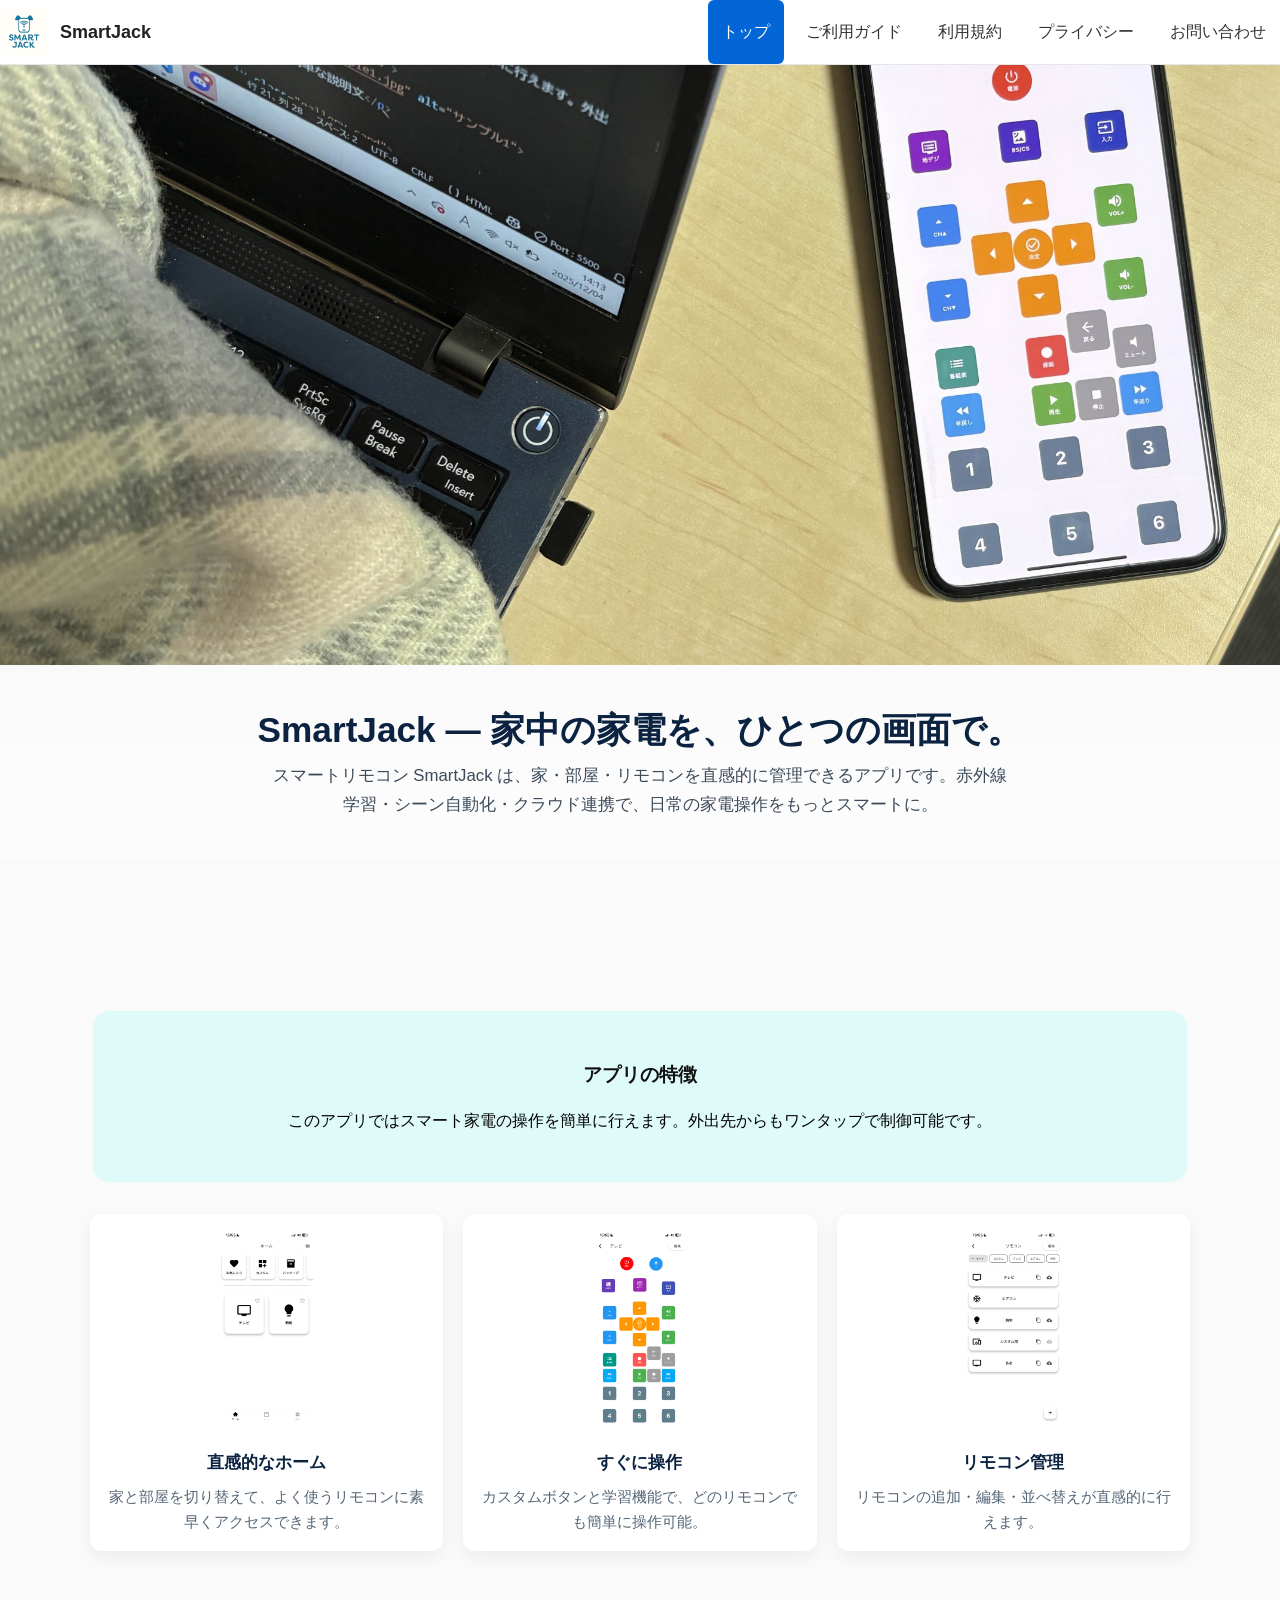
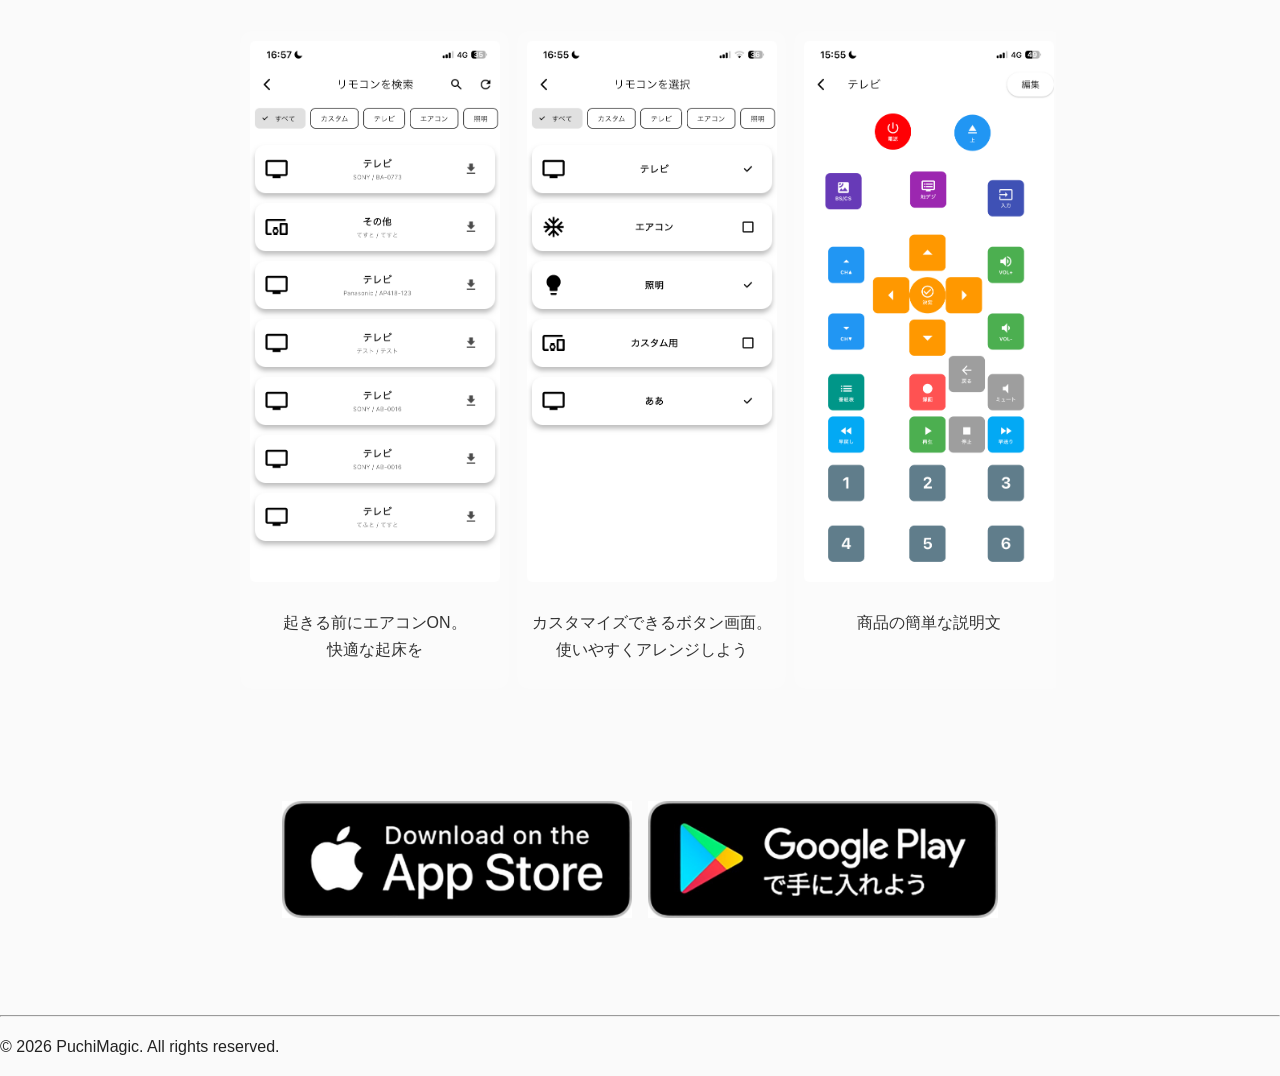
==== index.html @ 266a67bb "画像はいい感じ。もっと増やそう" ====
<!DOCTYPE html>
<html lang="ja">

<head>
  <meta charset="UTF-8">
  <title>サンプルページ</title>
</head>

<body>
  <div class="hero-impge">
    <img src="img/IMG_3360.jpg" alt="アプリ紹介画像">
  </div>
  <div id="site-header-placeholder"></div>

  <div class="intro">
    <h1>SmartJack — 家中の家電を、ひとつの画面で。</h1>
    <p class="lead">スマートリモコン SmartJack は、家・部屋・リモコンを直感的に管理できるアプリです。赤外線学習・シーン自動化・クラウド連携で、日常の家電操作をもっとスマートに。</p>
  </div>

  <main>
    <div class="card card--no-image">
      <div class="card-text">
        <h3>アプリの特徴</h3>
        <p>このアプリではスマート家電の操作を簡単に行えます。外出先からもワンタップで制御可能です。</p>
      </div>
    </div>
    
    <section class="features-grid" aria-label="特徴">
      <article class="feature-card">
        <img src="app_img/メイン画面.PNG" alt="メイン画面サンプル">
        <h4>直感的なホーム</h4>
        <p>家と部屋を切り替えて、よく使うリモコンに素早くアクセスできます。</p>
      </article>

      <article class="feature-card">
        <img src="app_img/操作画面.PNG" alt="操作画面サンプル">
        <h4>すぐに操作</h4>
        <p>カスタムボタンと学習機能で、どのリモコンでも簡単に操作可能。</p>
      </article>

      <article class="feature-card">
        <img src="app_img/リモコン管理画面.PNG" alt="リモコン管理サンプル">
        <h4>リモコン管理</h4>
        <p>リモコンの追加・編集・並べ替えが直感的に行えます。</p>
      </article>
    </section>
    <div class="card-gallery">
      <div class="gallery-card">
        <img src="app_img/リモコン検索画面.PNG" alt="検索画面サンプル">
        <p>起きる前にエアコンON。<br>快適な起床を</p>
      </div>

      <div class="gallery-card">
        <img src="app_img/リモコン選択画面.PNG" alt="選択画面サンプル">
        <p>カスタマイズできるボタン画面。<br>使いやすくアレンジしよう</p>
      </div>

      <div class="gallery-card">
        <img src="app_img/操作画面.PNG" alt="操作画面サンプル">
        <p>商品の簡単な説明文</p>
      </div>
    </div>
    

    <div class="download-container">
      <a href="" target="_blank" aria-label="App Store">
        <img src="img/app_store_icon.png" alt="App Store ダウンロード" class="download-image">
      </a>
      <a href="" target="_blank" aria-label="Google Play">
        <img src="img/google_play_icon.png" alt="Google Play ダウンロード" class="download-image">
      </a>
    </div>
  </main>

  <div id="footer"></div>
  <hr>
  <p>© 2026 PuchiMagic. All rights reserved.</p>

  <script>
    (function(){
      // header を読み込み、ヘッダー高さ分の余白を body に追加
      fetch('header.html').then(r=>r.text()).then(html=>{
        const placeholder = document.getElementById('site-header-placeholder');
        placeholder.innerHTML = html;
        const tabs = document.querySelectorAll('.top-tabs .tab');
        const path = location.pathname.split('/').pop() || 'index.html';
        tabs.forEach(a=>{ if(a.getAttribute('href')===path) a.classList.add('active'); });

        const btn = document.getElementById('menu-toggle');
        const nav = document.getElementById('nav-menu');
        if(btn && nav){
          btn.addEventListener('click', ()=>{
            const expanded = btn.getAttribute('aria-expanded') === 'true';
            btn.setAttribute('aria-expanded', String(!expanded));
            btn.setAttribute('aria-label', expanded ? 'メニューを開く' : 'メニューを閉じる');
            nav.classList.toggle('show');
          });
          document.addEventListener('click', (e)=>{
            if(nav.classList.contains('show')){
              const inside = nav.contains(e.target) || btn.contains(e.target);
              if(!inside){ nav.classList.remove('show'); btn.setAttribute('aria-expanded','false'); btn.setAttribute('aria-label','メニューを開く'); }
            }
          });
        }

        (function(){
          const header = placeholder.querySelector('.site-header');
          function applyPadding(){ if(header){ document.body.style.paddingTop = header.offsetHeight + 'px'; } }
          applyPadding();
          window.addEventListener('resize', applyPadding);
        })();

      }).catch(e=>console.error(e));
      
      // ギャラリーの横スクロール変換
      const gallery = document.querySelector('.card-gallery');
      if (gallery) {
        gallery.addEventListener('wheel', (e) => {
          e.preventDefault();
          gallery.scrollLeft += e.deltaY;
        });
      }

    })();
  </script>
</body>

</html>
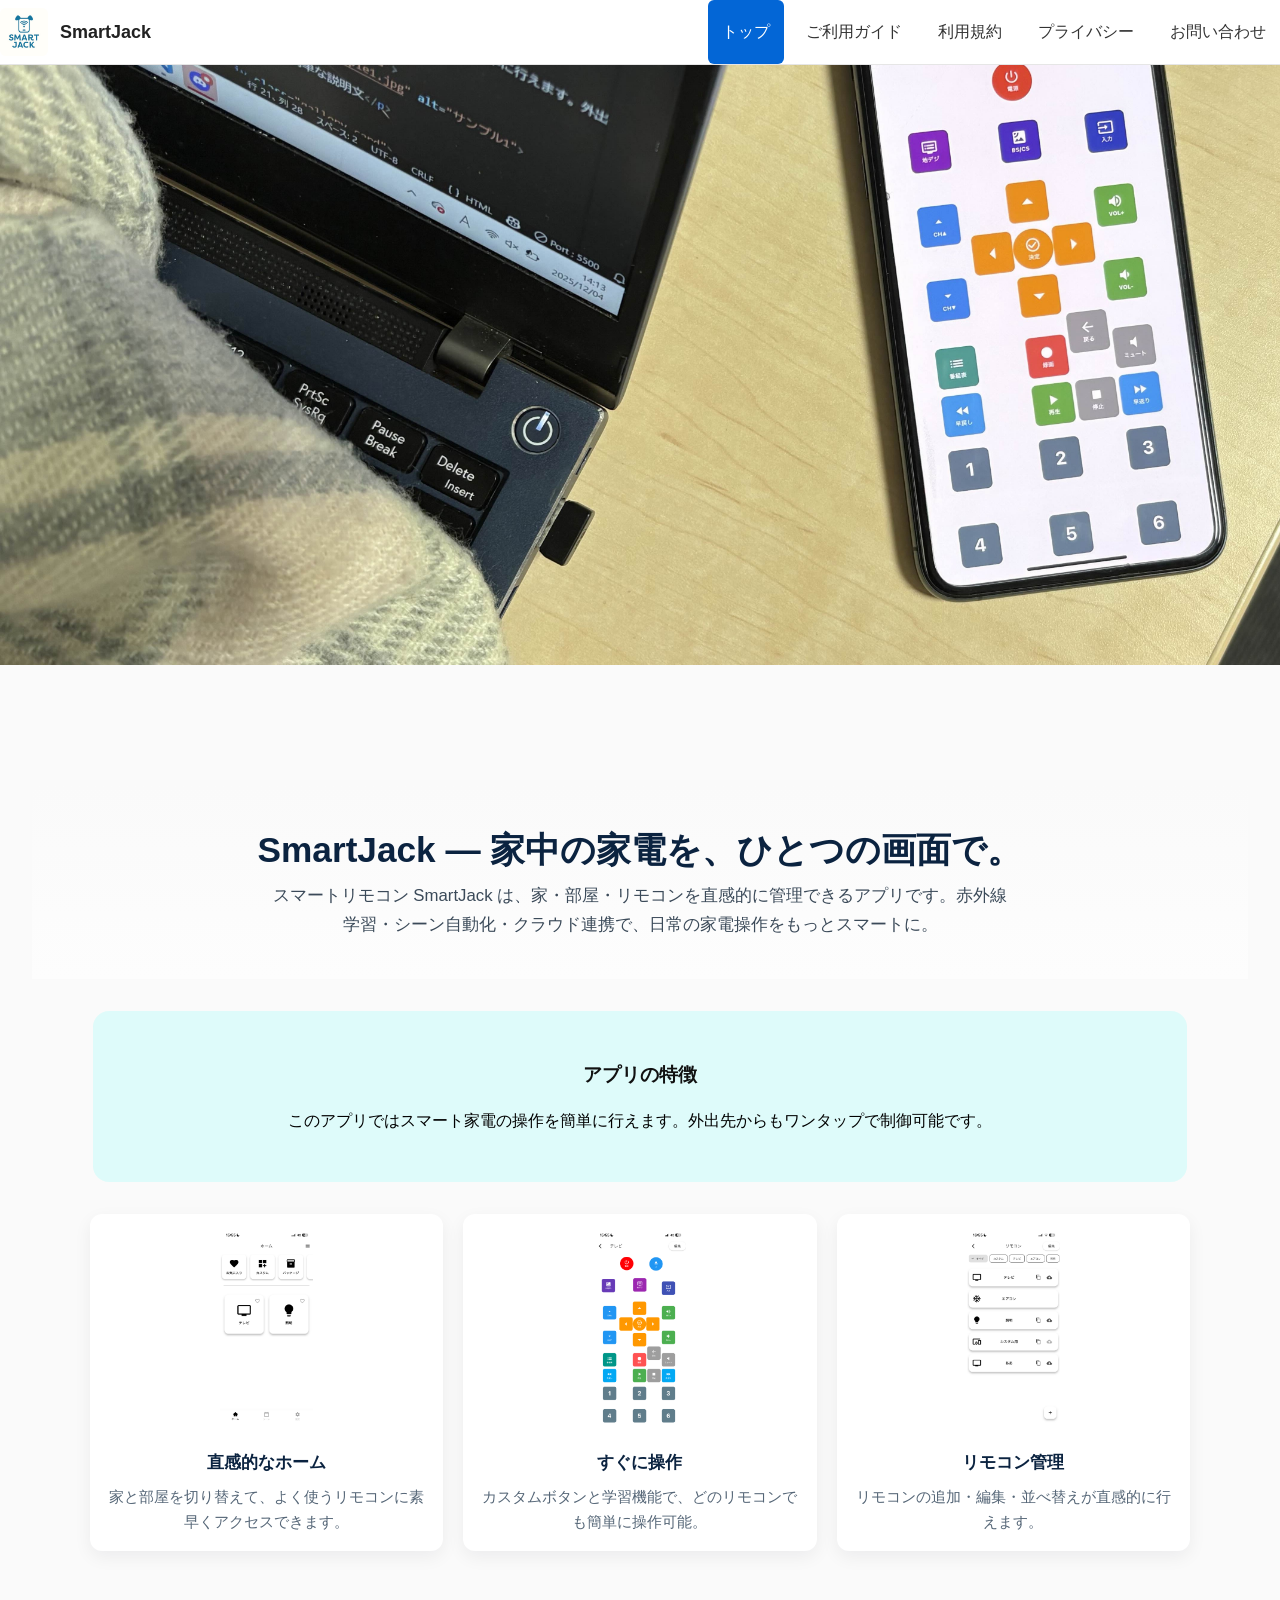
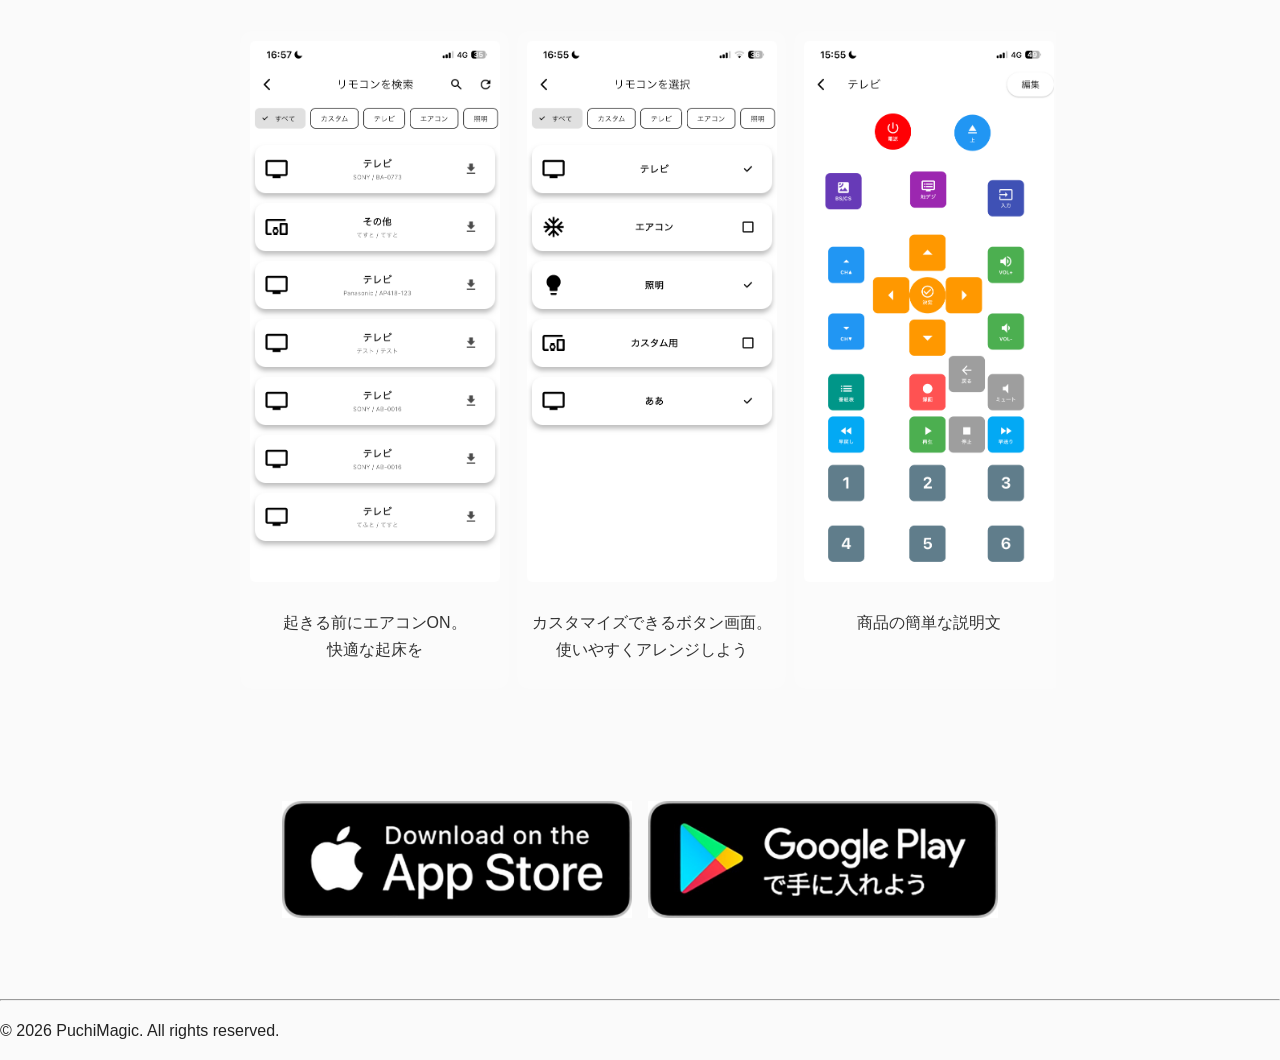
==== commit e06c846b: "次はcard-galleryを増やそう" ====
--- a/index.html
+++ b/index.html
@@ -12,12 +12,11 @@
   </div>
   <div id="site-header-placeholder"></div>
 
-  <div class="intro">
-    <h1>SmartJack — 家中の家電を、ひとつの画面で。</h1>
-    <p class="lead">スマートリモコン SmartJack は、家・部屋・リモコンを直感的に管理できるアプリです。赤外線学習・シーン自動化・クラウド連携で、日常の家電操作をもっとスマートに。</p>
-  </div>
-
   <main>
+    <div class="intro">
+      <h1>SmartJack — 家中の家電を、ひとつの画面で。</h1>
+      <p class="lead">スマートリモコン SmartJack は、家・部屋・リモコンを直感的に管理できるアプリです。赤外線学習・シーン自動化・クラウド連携で、日常の家電操作をもっとスマートに。</p>
+    </div>
     <div class="card card--no-image">
       <div class="card-text">
         <h3>アプリの特徴</h3>
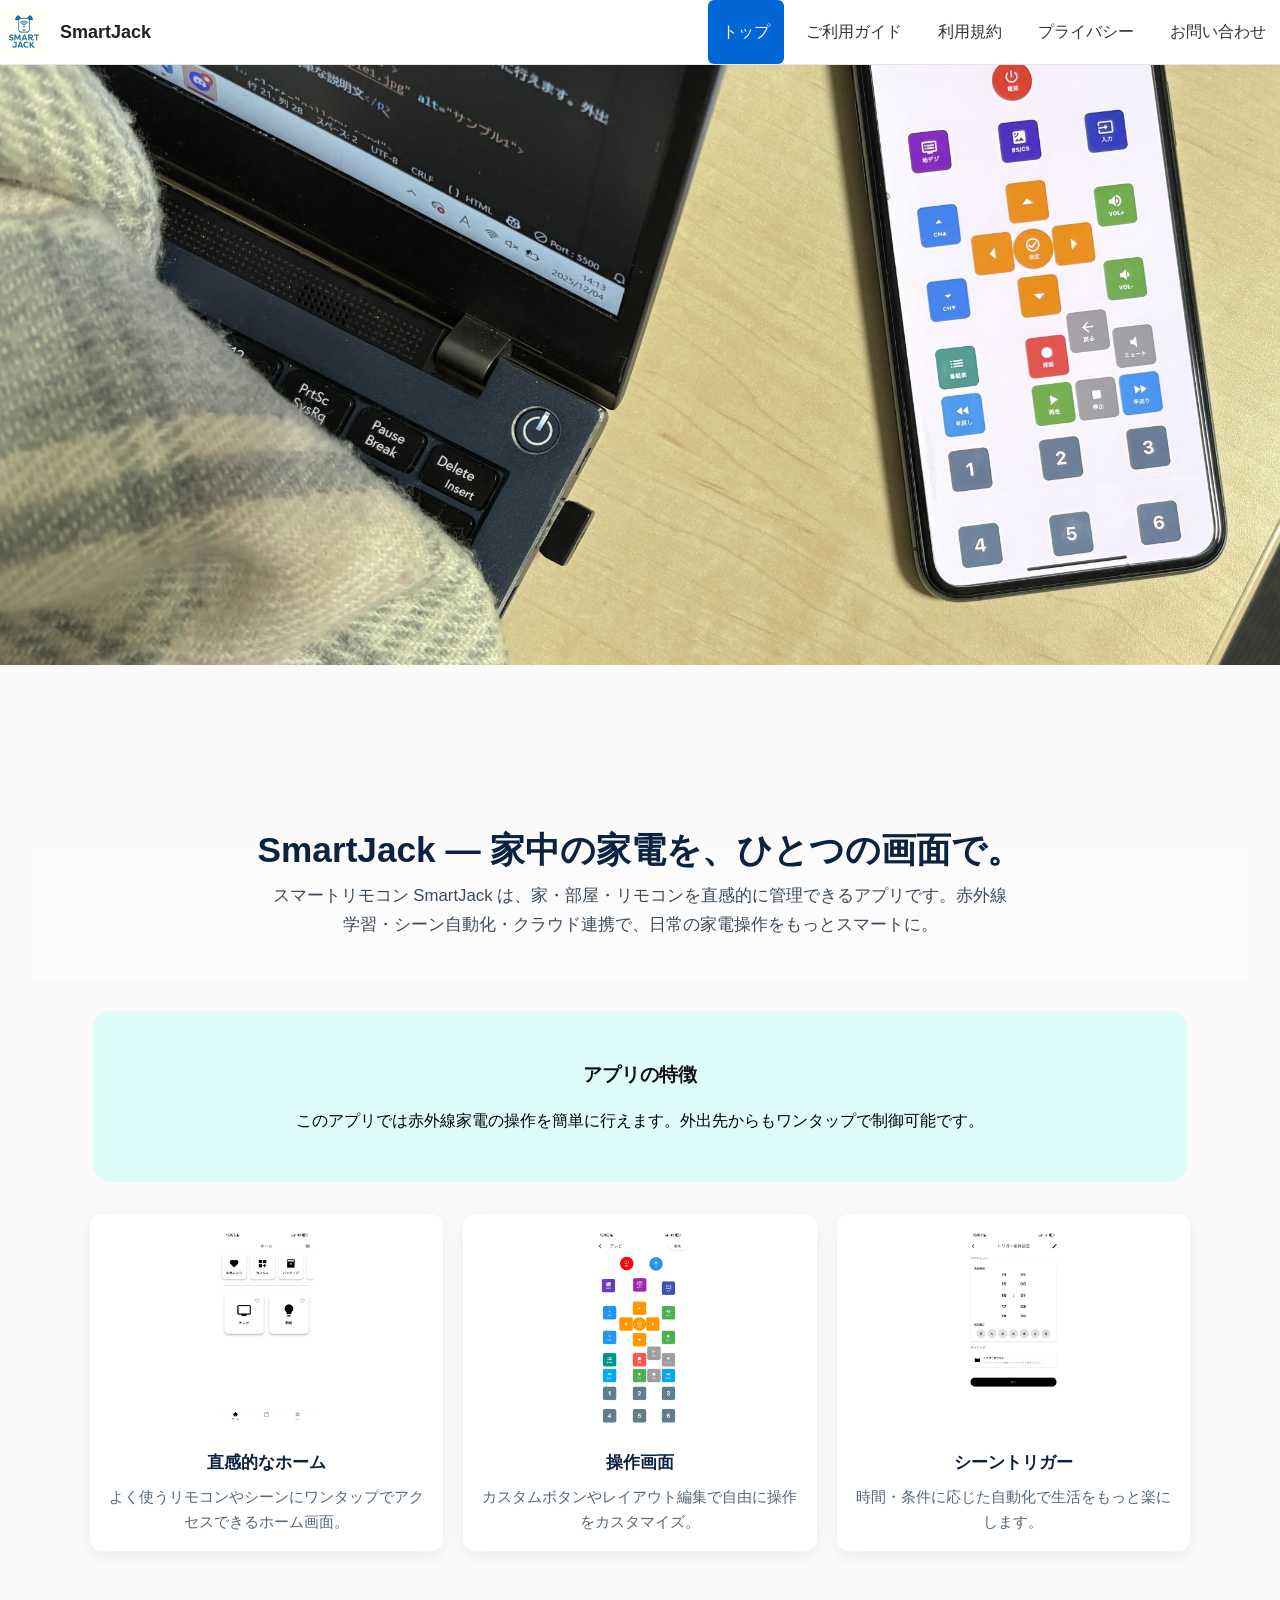
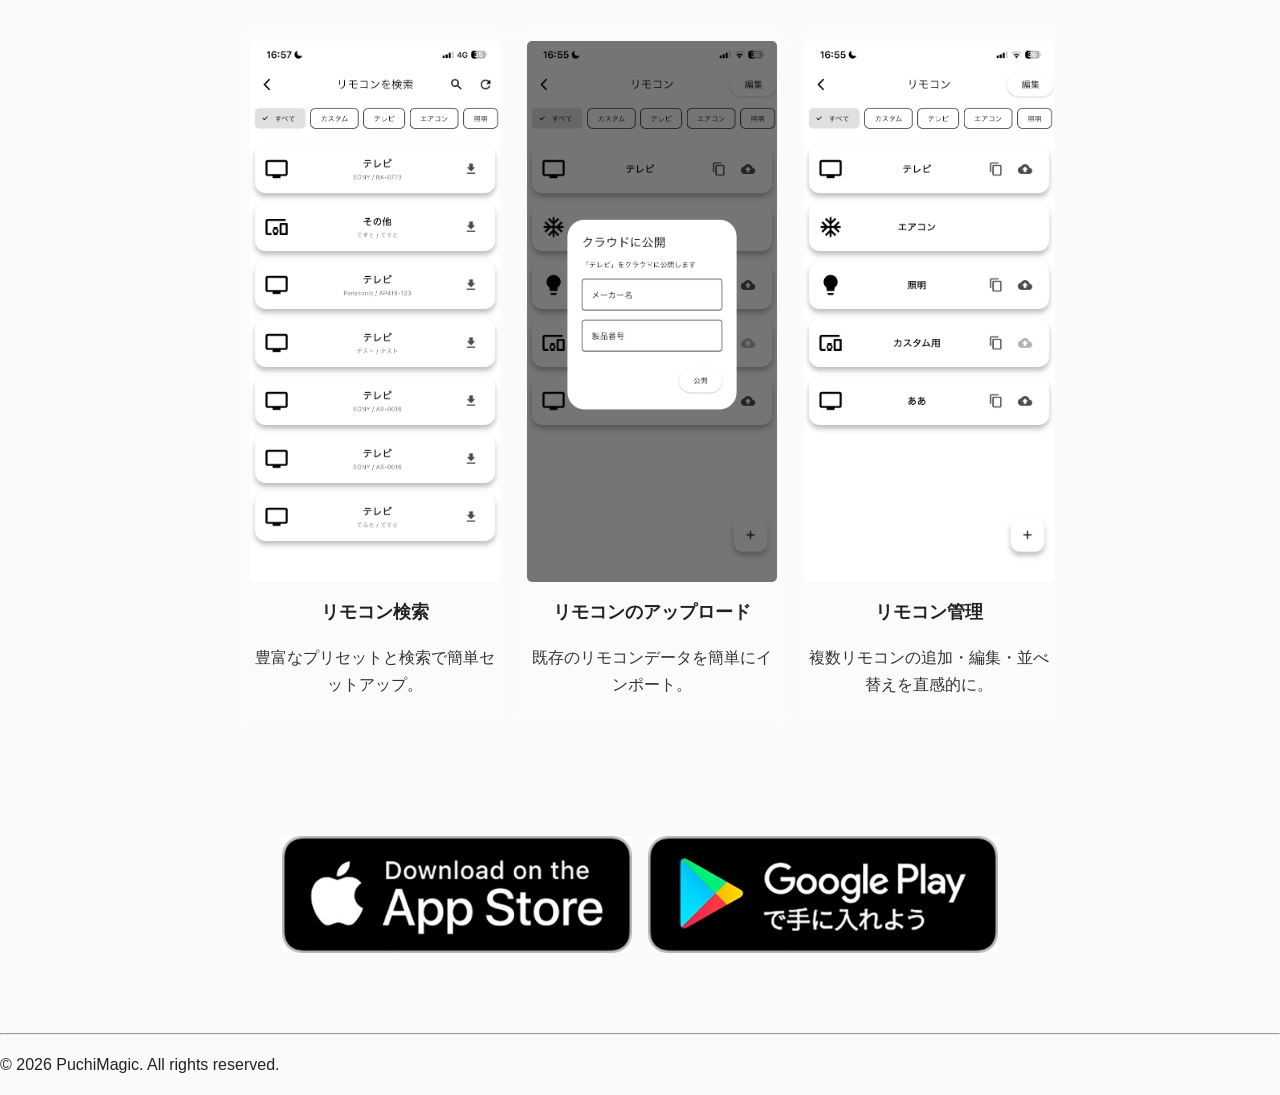
==== commit 16a94d5f: "一旦はメイン画面はこんなもんかな" ====
--- a/index.html
+++ b/index.html
@@ -20,43 +20,71 @@
     <div class="card card--no-image">
       <div class="card-text">
         <h3>アプリの特徴</h3>
-        <p>このアプリではスマート家電の操作を簡単に行えます。外出先からもワンタップで制御可能です。</p>
+        <p>このアプリでは赤外線家電の操作を簡単に行えます。外出先からもワンタップで制御可能です。</p>
       </div>
     </div>
     
     <section class="features-grid" aria-label="特徴">
       <article class="feature-card">
-        <img src="app_img/メイン画面.PNG" alt="メイン画面サンプル">
+        <img src="app_img/メイン画面.PNG" alt="直感的なホームサンプル">
         <h4>直感的なホーム</h4>
-        <p>家と部屋を切り替えて、よく使うリモコンに素早くアクセスできます。</p>
+        <p>よく使うリモコンやシーンにワンタップでアクセスできるホーム画面。</p>
       </article>
 
       <article class="feature-card">
         <img src="app_img/操作画面.PNG" alt="操作画面サンプル">
-        <h4>すぐに操作</h4>
-        <p>カスタムボタンと学習機能で、どのリモコンでも簡単に操作可能。</p>
+        <h4>操作画面</h4>
+        <p>カスタムボタンやレイアウト編集で自由に操作をカスタマイズ。</p>
       </article>
 
       <article class="feature-card">
-        <img src="app_img/リモコン管理画面.PNG" alt="リモコン管理サンプル">
-        <h4>リモコン管理</h4>
-        <p>リモコンの追加・編集・並べ替えが直感的に行えます。</p>
+        <img src="app_img/トリガー条件編集画面.PNG" alt="シーントリガーサンプル">
+        <h4>シーントリガー</h4>
+        <p>時間・条件に応じた自動化で生活をもっと楽にします。</p>
       </article>
     </section>
-    <div class="card-gallery">
+    
+    <div class="card-gallery" aria-label="アプリギャラリー">
       <div class="gallery-card">
-        <img src="app_img/リモコン検索画面.PNG" alt="検索画面サンプル">
-        <p>起きる前にエアコンON。<br>快適な起床を</p>
+        <img src="app_img/リモコン検索画面.PNG" alt="リモコン検索サンプル">
+        <h4>リモコン検索</h4>
+        <p>豊富なプリセットと検索で簡単セットアップ。</p>
       </div>
 
       <div class="gallery-card">
-        <img src="app_img/リモコン選択画面.PNG" alt="選択画面サンプル">
-        <p>カスタマイズできるボタン画面。<br>使いやすくアレンジしよう</p>
+        <img src="app_img/リモコンアップロードダイアログ.PNG" alt="リモコンアップロードサンプル">
+        <h4>リモコンのアップロード</h4>
+        <p>既存のリモコンデータを簡単にインポート。</p>
       </div>
 
       <div class="gallery-card">
-        <img src="app_img/操作画面.PNG" alt="操作画面サンプル">
-        <p>商品の簡単な説明文</p>
+        <img src="app_img/リモコン管理画面.PNG" alt="リモコン管理サンプル">
+        <h4>リモコン管理</h4>
+        <p>複数リモコンの追加・編集・並べ替えを直感的に。</p>
+      </div>
+
+      <div class="gallery-card">
+        <img src="app_img/家管理画面.PNG" alt="家管理画面サンプル">
+        <h4>家の管理</h4>
+        <p>家や部屋の構成を柔軟に管理できます（編集）。</p>
+      </div>
+
+      <div class="gallery-card">
+        <img src="app_img/リモコン選択画面.PNG" alt="リモコン選択サンプル">
+        <h4>リモコン選択</h4>
+        <p>部屋ごとに使うリモコンを選択</p>
+      </div>
+
+      <div class="gallery-card">
+        <img src="app_img/リモコンコピーダイアログ.PNG" alt="リモコンコピーダイアログサンプル">
+        <h4>リモコンの複製</h4>
+        <p>設定をコピーして別のリモコンをすばやく作成。</p>
+      </div>
+
+      <div class="gallery-card">
+        <img src="app_img/設定画面.PNG" alt="設定画面サンプル">
+        <h4>設定</h4>
+        <p>カスタマイズ性の高いUI</p>
       </div>
     </div>
     
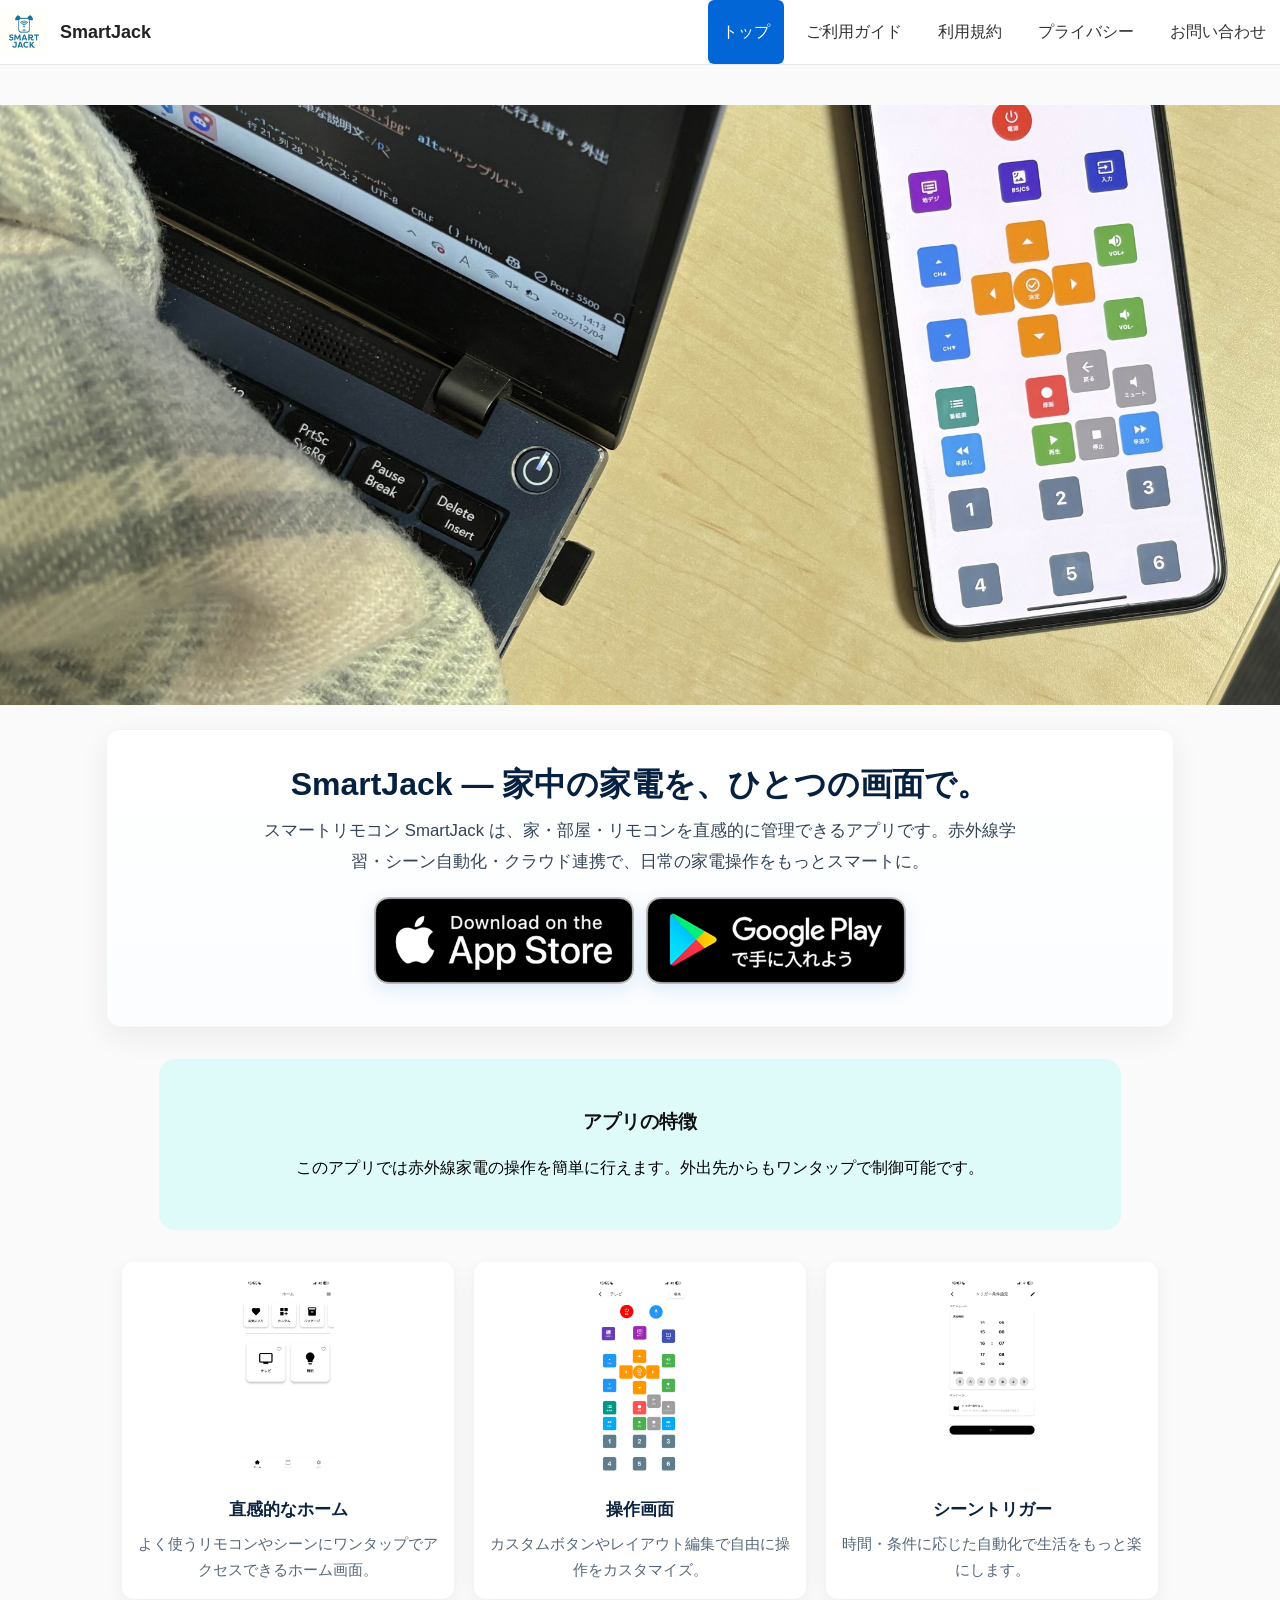
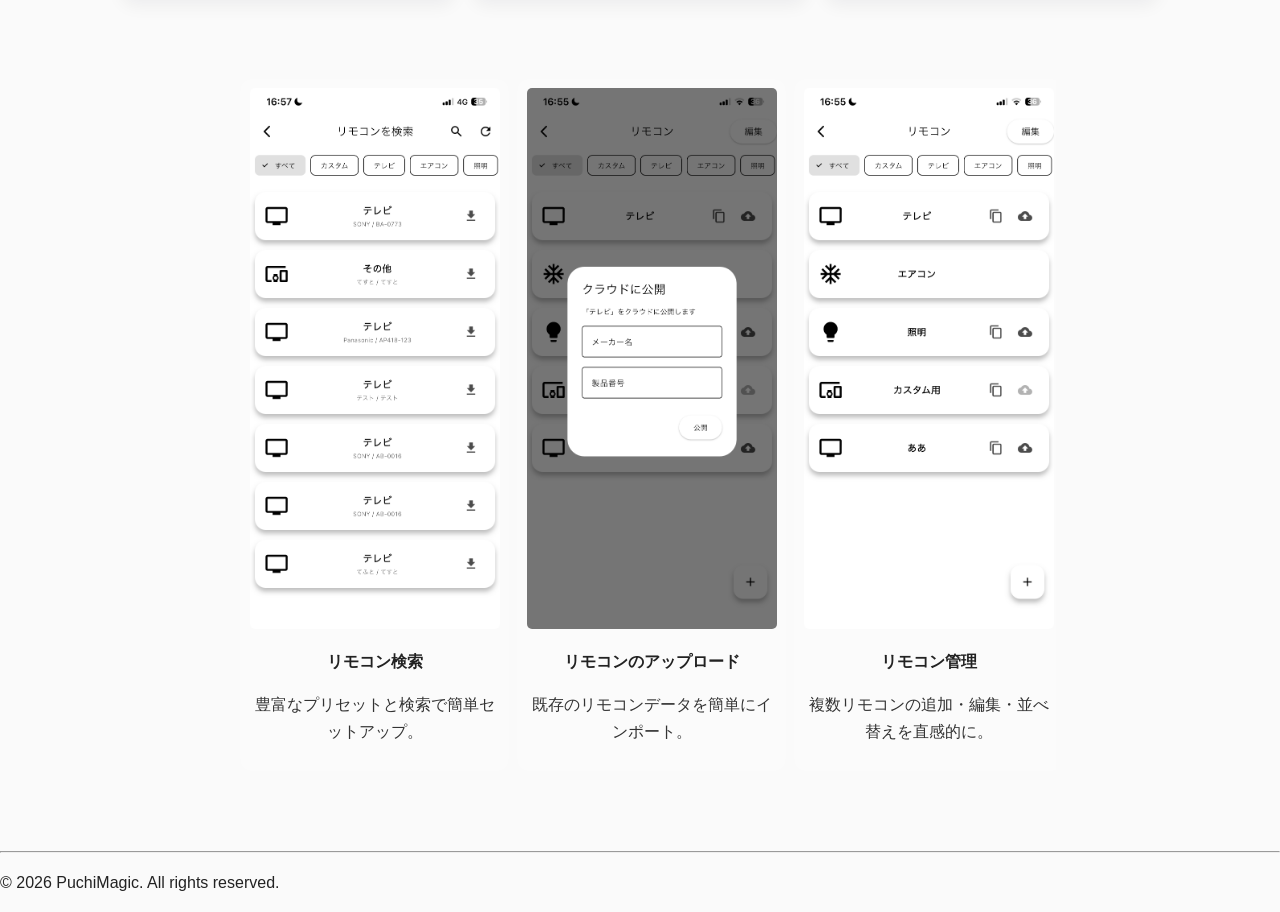
==== commit eb5815ea: "いい感じ" ====
--- a/index.html
+++ b/index.html
@@ -1,155 +1,186 @@
-<!DOCTYPE html>
+<!doctype html>
 <html lang="ja">
+  <head>
+    <meta charset="UTF-8" />
+    <title>サンプルページ</title>
+  </head>
 
-<head>
-  <meta charset="UTF-8">
-  <title>サンプルページ</title>
-</head>
+  <body>
+    <div class="hero-impge">
+      <img src="img/IMG_3360.jpg" alt="アプリ紹介画像" />
+    </div>
+    <div id="site-header-placeholder"></div>
 
-<body>
-  <div class="hero-impge">
-    <img src="img/IMG_3360.jpg" alt="アプリ紹介画像">
-  </div>
-  <div id="site-header-placeholder"></div>
-
-  <main>
-    <div class="intro">
-      <h1>SmartJack — 家中の家電を、ひとつの画面で。</h1>
-      <p class="lead">スマートリモコン SmartJack は、家・部屋・リモコンを直感的に管理できるアプリです。赤外線学習・シーン自動化・クラウド連携で、日常の家電操作をもっとスマートに。</p>
-    </div>
-    <div class="card card--no-image">
-      <div class="card-text">
-        <h3>アプリの特徴</h3>
-        <p>このアプリでは赤外線家電の操作を簡単に行えます。外出先からもワンタップで制御可能です。</p>
-      </div>
-    </div>
-    
-    <section class="features-grid" aria-label="特徴">
-      <article class="feature-card">
-        <img src="app_img/メイン画面.PNG" alt="直感的なホームサンプル">
-        <h4>直感的なホーム</h4>
-        <p>よく使うリモコンやシーンにワンタップでアクセスできるホーム画面。</p>
-      </article>
-
-      <article class="feature-card">
-        <img src="app_img/操作画面.PNG" alt="操作画面サンプル">
-        <h4>操作画面</h4>
-        <p>カスタムボタンやレイアウト編集で自由に操作をカスタマイズ。</p>
-      </article>
-
-      <article class="feature-card">
-        <img src="app_img/トリガー条件編集画面.PNG" alt="シーントリガーサンプル">
-        <h4>シーントリガー</h4>
-        <p>時間・条件に応じた自動化で生活をもっと楽にします。</p>
-      </article>
-    </section>
-    
-    <div class="card-gallery" aria-label="アプリギャラリー">
-      <div class="gallery-card">
-        <img src="app_img/リモコン検索画面.PNG" alt="リモコン検索サンプル">
-        <h4>リモコン検索</h4>
-        <p>豊富なプリセットと検索で簡単セットアップ。</p>
+      <main class="doc-container">
+        <div class="content-card home-intro prose">
+          <h1>SmartJack — 家中の家電を、ひとつの画面で。</h1>
+          <p class="lead">
+            スマートリモコン SmartJack
+            は、家・部屋・リモコンを直感的に管理できるアプリです。赤外線学習・シーン自動化・クラウド連携で、日常の家電操作をもっとスマートに。
+          </p>
+          <div class="home-cta">
+            <a href="" target="_blank" aria-label="App Store">
+              <img src="img/app_store_icon.png" alt="App Store ダウンロード" class="download-image" />
+            </a>
+            <a href="" target="_blank" aria-label="Google Play">
+              <img src="img/google_play_icon.png" alt="Google Play ダウンロード" class="download-image" />
+            </a>
+          </div>
+        </div>
+      <div class="card card--no-image">
+        <div class="card-text">
+          <h3>アプリの特徴</h3>
+          <p>
+            このアプリでは赤外線家電の操作を簡単に行えます。外出先からもワンタップで制御可能です。
+          </p>
+        </div>
       </div>
 
-      <div class="gallery-card">
-        <img src="app_img/リモコンアップロードダイアログ.PNG" alt="リモコンアップロードサンプル">
-        <h4>リモコンのアップロード</h4>
-        <p>既存のリモコンデータを簡単にインポート。</p>
+      <section class="features-grid" aria-label="特徴">
+        <article class="feature-card">
+          <img src="app_img/メイン画面.PNG" alt="直感的なホームサンプル" />
+          <h4>直感的なホーム</h4>
+          <p>
+            よく使うリモコンやシーンにワンタップでアクセスできるホーム画面。
+          </p>
+        </article>
+
+        <article class="feature-card">
+          <img src="app_img/操作画面.PNG" alt="操作画面サンプル" />
+          <h4>操作画面</h4>
+          <p>カスタムボタンやレイアウト編集で自由に操作をカスタマイズ。</p>
+        </article>
+
+        <article class="feature-card">
+          <img
+            src="app_img/トリガー条件編集画面.PNG"
+            alt="シーントリガーサンプル"
+          />
+          <h4>シーントリガー</h4>
+          <p>時間・条件に応じた自動化で生活をもっと楽にします。</p>
+        </article>
+      </section>
+
+      <div class="card-gallery" aria-label="アプリギャラリー">
+        <div class="gallery-card">
+          <img src="app_img/リモコン検索画面.PNG" alt="リモコン検索サンプル" />
+          <h4>リモコン検索</h4>
+          <p>豊富なプリセットと検索で簡単セットアップ。</p>
+        </div>
+
+        <div class="gallery-card">
+          <img
+            src="app_img/リモコンアップロードダイアログ.PNG"
+            alt="リモコンアップロードサンプル"
+          />
+          <h4>リモコンのアップロード</h4>
+          <p>既存のリモコンデータを簡単にインポート。</p>
+        </div>
+
+        <div class="gallery-card">
+          <img src="app_img/リモコン管理画面.PNG" alt="リモコン管理サンプル" />
+          <h4>リモコン管理</h4>
+          <p>複数リモコンの追加・編集・並べ替えを直感的に。</p>
+        </div>
+
+        <div class="gallery-card">
+          <img src="app_img/家管理画面.PNG" alt="家管理画面サンプル" />
+          <h4>家の管理</h4>
+          <p>家や部屋の構成を柔軟に管理できます（編集）。</p>
+        </div>
+
+        <div class="gallery-card">
+          <img src="app_img/リモコン選択画面.PNG" alt="リモコン選択サンプル" />
+          <h4>リモコン選択</h4>
+          <p>部屋ごとに使うリモコンを選択</p>
+        </div>
+
+        <div class="gallery-card">
+          <img
+            src="app_img/リモコンコピーダイアログ.PNG"
+            alt="リモコンコピーダイアログサンプル"
+          />
+          <h4>リモコンの複製</h4>
+          <p>設定をコピーして別のリモコンをすばやく作成。</p>
+        </div>
+
+        <div class="gallery-card">
+          <img src="app_img/設定画面.PNG" alt="設定画面サンプル" />
+          <h4>設定</h4>
+          <p>カスタマイズ性の高いUI</p>
+        </div>
       </div>
 
-      <div class="gallery-card">
-        <img src="app_img/リモコン管理画面.PNG" alt="リモコン管理サンプル">
-        <h4>リモコン管理</h4>
-        <p>複数リモコンの追加・編集・並べ替えを直感的に。</p>
-      </div>
+      
+    </main>
 
-      <div class="gallery-card">
-        <img src="app_img/家管理画面.PNG" alt="家管理画面サンプル">
-        <h4>家の管理</h4>
-        <p>家や部屋の構成を柔軟に管理できます（編集）。</p>
-      </div>
+    <div id="footer"></div>
+    <hr />
+    <p>© 2026 PuchiMagic. All rights reserved.</p>
 
-      <div class="gallery-card">
-        <img src="app_img/リモコン選択画面.PNG" alt="リモコン選択サンプル">
-        <h4>リモコン選択</h4>
-        <p>部屋ごとに使うリモコンを選択</p>
-      </div>
+    <script>
+      (function () {
+        // header を読み込み、ヘッダー高さ分の余白を body に追加
+        fetch("header.html")
+          .then((r) => r.text())
+          .then((html) => {
+            const placeholder = document.getElementById(
+              "site-header-placeholder",
+            );
+            placeholder.innerHTML = html;
+            const tabs = document.querySelectorAll(".top-tabs .tab");
+            const path = location.pathname.split("/").pop() || "index.html";
+            tabs.forEach((a) => {
+              if (a.getAttribute("href") === path) a.classList.add("active");
+            });
 
-      <div class="gallery-card">
-        <img src="app_img/リモコンコピーダイアログ.PNG" alt="リモコンコピーダイアログサンプル">
-        <h4>リモコンの複製</h4>
-        <p>設定をコピーして別のリモコンをすばやく作成。</p>
-      </div>
+            const btn = document.getElementById("menu-toggle");
+            const nav = document.getElementById("nav-menu");
+            if (btn && nav) {
+              btn.addEventListener("click", () => {
+                const expanded = btn.getAttribute("aria-expanded") === "true";
+                btn.setAttribute("aria-expanded", String(!expanded));
+                btn.setAttribute(
+                  "aria-label",
+                  expanded ? "メニューを開く" : "メニューを閉じる",
+                );
+                nav.classList.toggle("show");
+              });
+              document.addEventListener("click", (e) => {
+                if (nav.classList.contains("show")) {
+                  const inside =
+                    nav.contains(e.target) || btn.contains(e.target);
+                  if (!inside) {
+                    nav.classList.remove("show");
+                    btn.setAttribute("aria-expanded", "false");
+                    btn.setAttribute("aria-label", "メニューを開く");
+                  }
+                }
+              });
+            }
 
-      <div class="gallery-card">
-        <img src="app_img/設定画面.PNG" alt="設定画面サンプル">
-        <h4>設定</h4>
-        <p>カスタマイズ性の高いUI</p>
-      </div>
-    </div>
-    
+            (function () {
+              const header = placeholder.querySelector(".site-header");
+              function applyPadding() {
+                if (header) {
+                  document.body.style.paddingTop = header.offsetHeight + "px";
+                }
+              }
+              applyPadding();
+              window.addEventListener("resize", applyPadding);
+            })();
+          })
+          .catch((e) => console.error(e));
 
-    <div class="download-container">
-      <a href="" target="_blank" aria-label="App Store">
-        <img src="img/app_store_icon.png" alt="App Store ダウンロード" class="download-image">
-      </a>
-      <a href="" target="_blank" aria-label="Google Play">
-        <img src="img/google_play_icon.png" alt="Google Play ダウンロード" class="download-image">
-      </a>
-    </div>
-  </main>
-
-  <div id="footer"></div>
-  <hr>
-  <p>© 2026 PuchiMagic. All rights reserved.</p>
-
-  <script>
-    (function(){
-      // header を読み込み、ヘッダー高さ分の余白を body に追加
-      fetch('header.html').then(r=>r.text()).then(html=>{
-        const placeholder = document.getElementById('site-header-placeholder');
-        placeholder.innerHTML = html;
-        const tabs = document.querySelectorAll('.top-tabs .tab');
-        const path = location.pathname.split('/').pop() || 'index.html';
-        tabs.forEach(a=>{ if(a.getAttribute('href')===path) a.classList.add('active'); });
-
-        const btn = document.getElementById('menu-toggle');
-        const nav = document.getElementById('nav-menu');
-        if(btn && nav){
-          btn.addEventListener('click', ()=>{
-            const expanded = btn.getAttribute('aria-expanded') === 'true';
-            btn.setAttribute('aria-expanded', String(!expanded));
-            btn.setAttribute('aria-label', expanded ? 'メニューを開く' : 'メニューを閉じる');
-            nav.classList.toggle('show');
-          });
-          document.addEventListener('click', (e)=>{
-            if(nav.classList.contains('show')){
-              const inside = nav.contains(e.target) || btn.contains(e.target);
-              if(!inside){ nav.classList.remove('show'); btn.setAttribute('aria-expanded','false'); btn.setAttribute('aria-label','メニューを開く'); }
-            }
+        // ギャラリーの横スクロール変換
+        const gallery = document.querySelector(".card-gallery");
+        if (gallery) {
+          gallery.addEventListener("wheel", (e) => {
+            e.preventDefault();
+            gallery.scrollLeft += e.deltaY;
           });
         }
-
-        (function(){
-          const header = placeholder.querySelector('.site-header');
-          function applyPadding(){ if(header){ document.body.style.paddingTop = header.offsetHeight + 'px'; } }
-          applyPadding();
-          window.addEventListener('resize', applyPadding);
-        })();
-
-      }).catch(e=>console.error(e));
-      
-      // ギャラリーの横スクロール変換
-      const gallery = document.querySelector('.card-gallery');
-      if (gallery) {
-        gallery.addEventListener('wheel', (e) => {
-          e.preventDefault();
-          gallery.scrollLeft += e.deltaY;
-        });
-      }
-
-    })();
-  </script>
-</body>
-
+      })();
+    </script>
+  </body>
 </html>
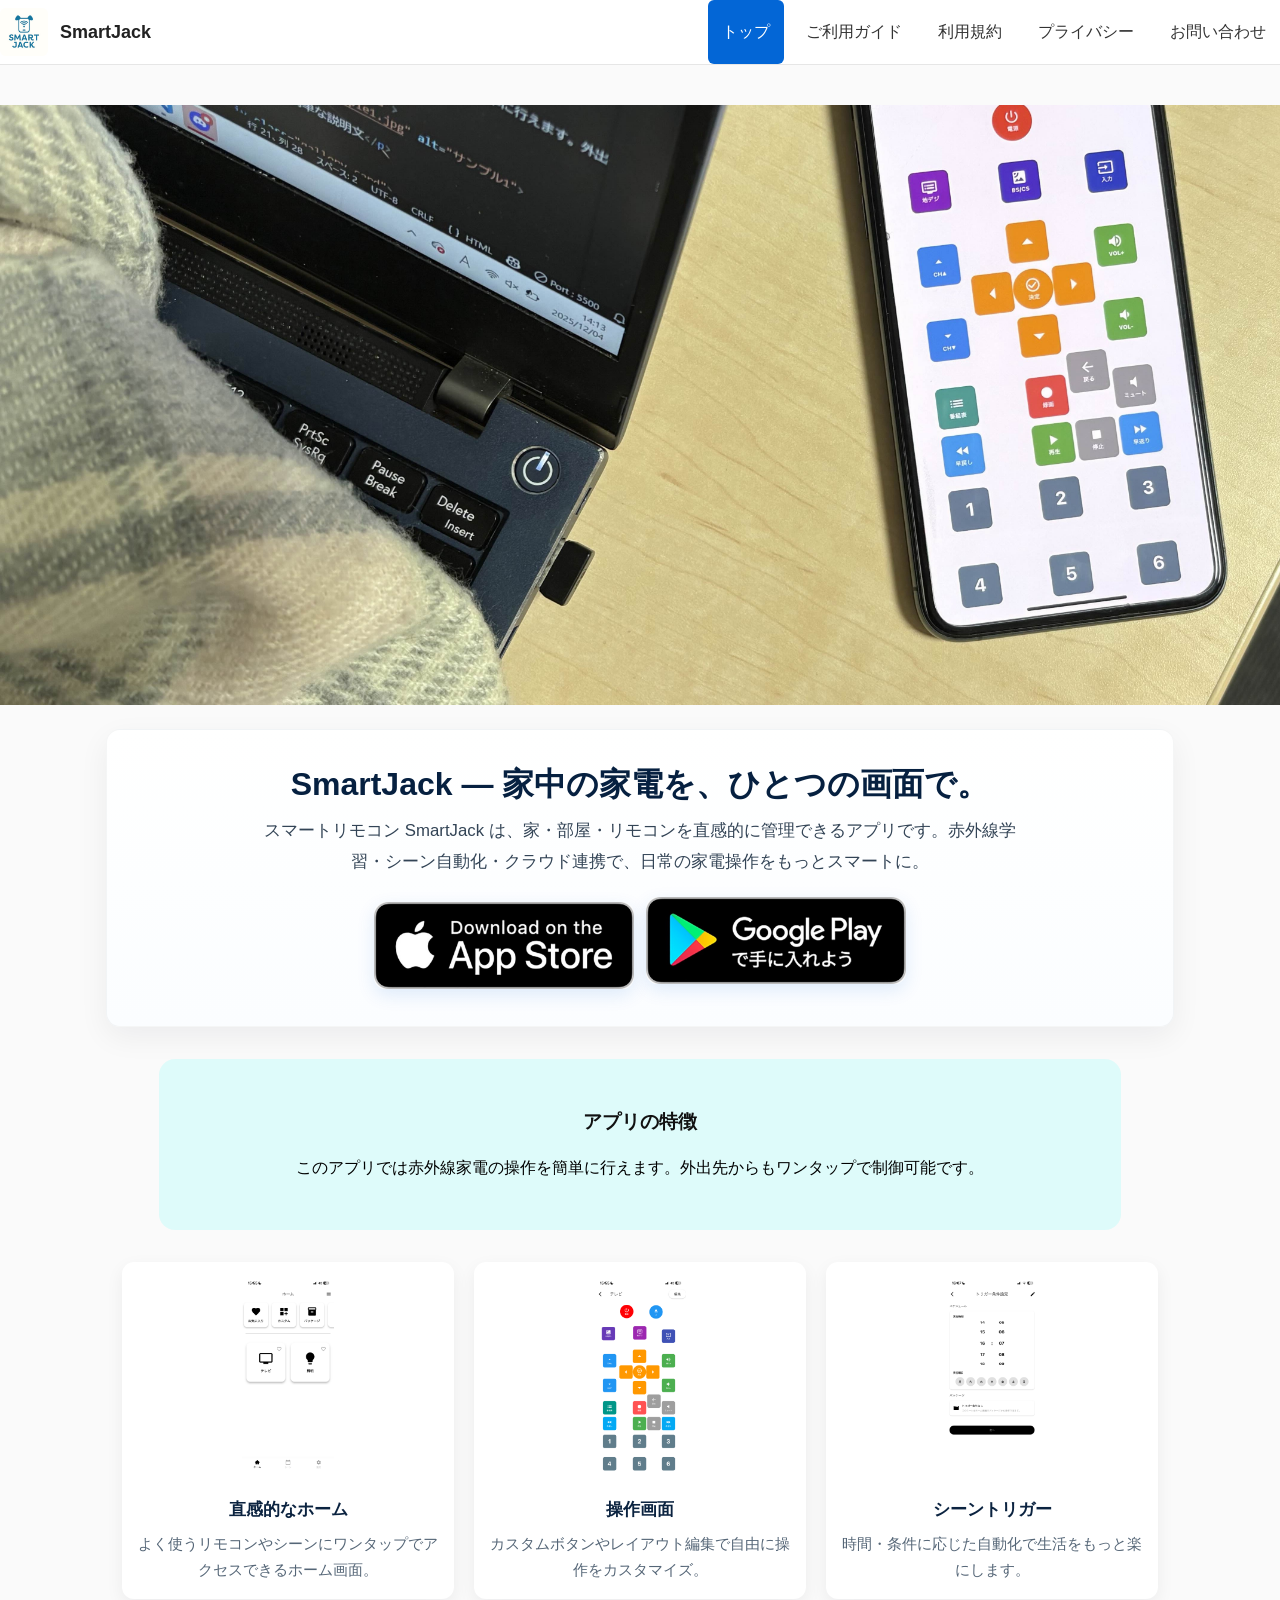
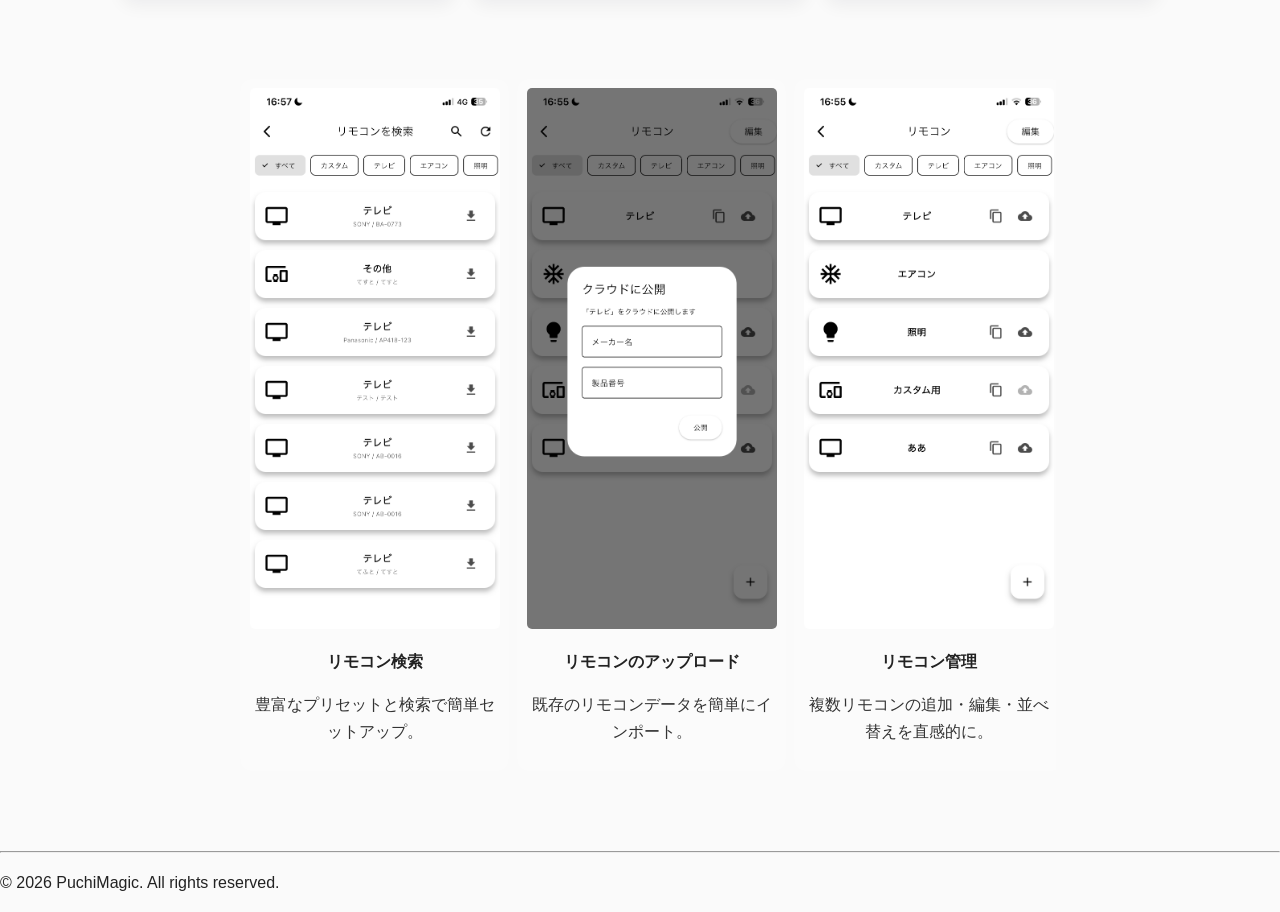
==== commit c88fae02: "appleのQRコード追加" ====
--- a/index.html
+++ b/index.html
@@ -2,7 +2,8 @@
 <html lang="ja">
   <head>
     <meta charset="UTF-8" />
-    <title>サンプルページ</title>
+    <meta name="viewport" content="width=device-width,initial-scale=1" />
+    <title>トップページ</title>
   </head>
 
   <body>
@@ -19,9 +20,9 @@
             は、家・部屋・リモコンを直感的に管理できるアプリです。赤外線学習・シーン自動化・クラウド連携で、日常の家電操作をもっとスマートに。
           </p>
           <div class="home-cta">
-            <a href="" target="_blank" aria-label="App Store">
+            <button id="app-store-btn" aria-label="App Store" class="store-button">
               <img src="img/app_store_icon.png" alt="App Store ダウンロード" class="download-image" />
-            </a>
+            </button>
             <a href="" target="_blank" aria-label="Google Play">
               <img src="img/google_play_icon.png" alt="Google Play ダウンロード" class="download-image" />
             </a>
@@ -117,6 +118,80 @@
     <div id="footer"></div>
     <hr />
     <p>© 2026 PuchiMagic. All rights reserved.</p>
+
+    <!-- QR Code Modal -->
+    <div id="qr-modal" class="modal" style="display: none;">
+      <div class="modal-overlay"></div>
+      <div class="modal-content">
+        <button class="modal-close" id="modal-close" aria-label="閉じる">&times;</button>
+        <img src="img/QR_681809.png" alt="App Store QR Code" class="qr-image" />
+      </div>
+    </div>
+
+    <style>
+      .store-button {
+        background: none;
+        border: none;
+        cursor: pointer;
+        padding: 0;
+        display: flex;
+        align-items: center;
+        justify-content: center;
+      }
+      .modal {
+        position: fixed;
+        top: 0;
+        left: 0;
+        width: 100%;
+        height: 100%;
+        z-index: 5000;
+        display: flex;
+        align-items: center;
+        justify-content: center;
+      }
+      .modal-overlay {
+        position: absolute;
+        top: 0;
+        left: 0;
+        width: 100%;
+        height: 100%;
+        background: rgba(0, 0, 0, 0.5);
+        z-index: -1;
+      }
+      .modal-content {
+        position: relative;
+        background: white;
+        padding: 24px;
+        border-radius: 8px;
+        max-width: 90vw;
+        max-height: 90vh;
+        overflow: auto;
+        box-shadow: 0 4px 6px rgba(0, 0, 0, 0.1);
+      }
+      .qr-image {
+        max-width: 100%;
+        height: auto;
+        display: block;
+      }
+      .modal-close {
+        position: absolute;
+        top: 8px;
+        right: 8px;
+        background: none;
+        border: none;
+        font-size: 28px;
+        cursor: pointer;
+        color: #666;
+        width: 32px;
+        height: 32px;
+        display: flex;
+        align-items: center;
+        justify-content: center;
+      }
+      .modal-close:hover {
+        color: #333;
+      }
+    </style>
 
     <script>
       (function () {
@@ -180,6 +255,34 @@
             gallery.scrollLeft += e.deltaY;
           });
         }
+
+        // QR Code Modal
+        const appStoreBtn = document.getElementById("app-store-btn");
+        const qrModal = document.getElementById("qr-modal");
+        const modalClose = document.getElementById("modal-close");
+
+        if (appStoreBtn) {
+          appStoreBtn.addEventListener("click", () => {
+            qrModal.style.display = "flex";
+            document.body.style.overflow = "hidden";
+          });
+        }
+
+        if (modalClose) {
+          modalClose.addEventListener("click", () => {
+            qrModal.style.display = "none";
+            document.body.style.overflow = "";
+          });
+        }
+
+        if (qrModal) {
+          qrModal.addEventListener("click", (e) => {
+            if (e.target === qrModal.querySelector(".modal-overlay")) {
+              qrModal.style.display = "none";
+              document.body.style.overflow = "";
+            }
+          });
+        }
       })();
     </script>
   </body>
